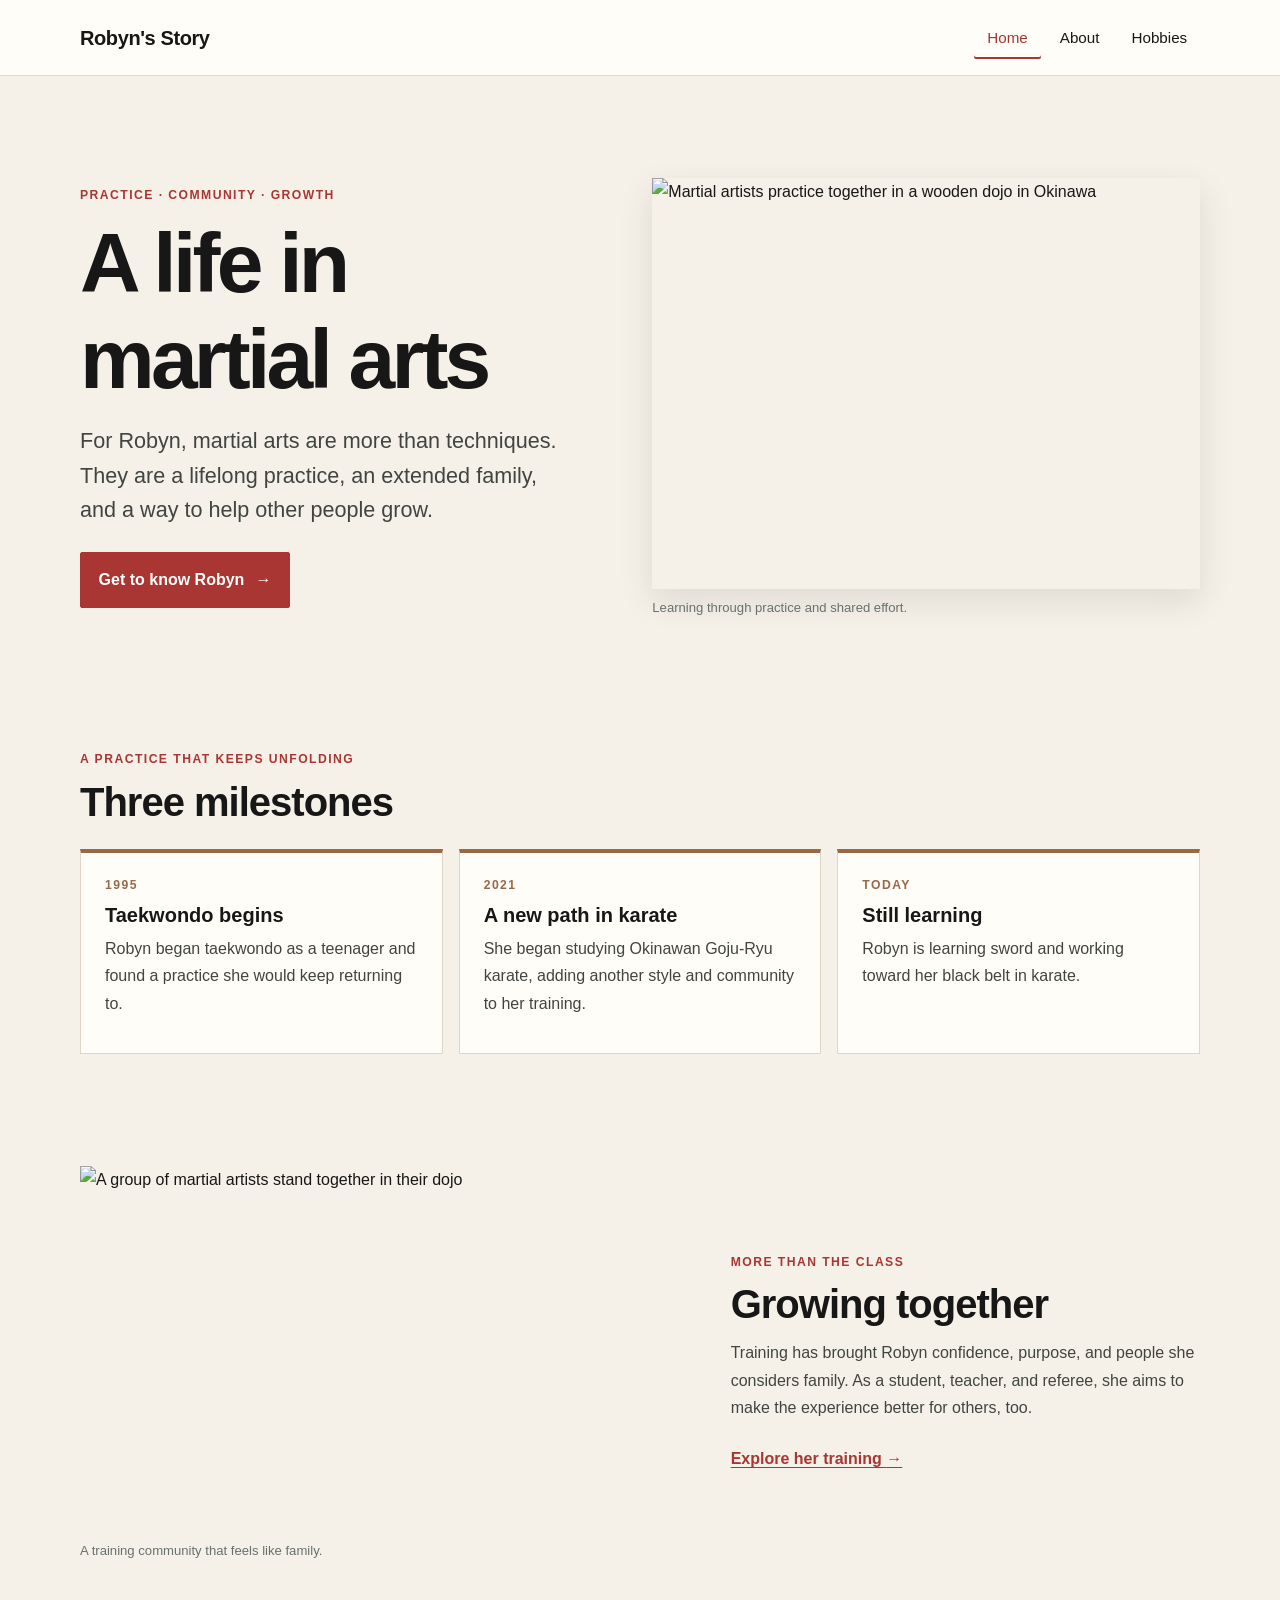
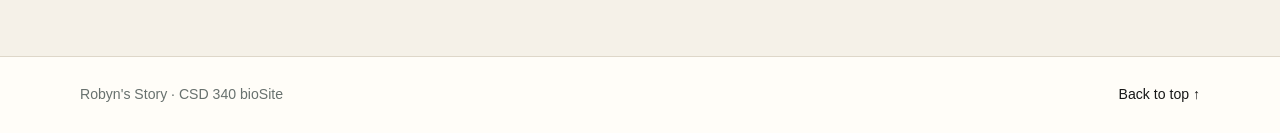
==== index.html @ a222a5d9 "Add files via upload" ====
<!-- Prince Hubbard | November 21, 2026 | Module 6.3 Assignment: bioSite Development -->
<!DOCTYPE html>
<html lang="en">
<head>
    <meta charset="UTF-8">
    <meta name="viewport" content="width=device-width, initial-scale=1.0">
    <meta name="description" content="Meet Robyn and learn how martial arts have shaped her life, community, and goals.">
    <title>Robyn's Story | CSD 340 bioSite</title>
    <link rel="stylesheet" href="style.css">
</head>
<body>
    <a class="skip-link" href="#main-content">Skip to main content</a>
    <header class="site-header">
        <a class="wordmark" href="index.html">Robyn's Story</a>
        <nav class="site-nav" aria-label="Main navigation">
            <a class="active" aria-current="page" href="index.html">Home</a>
            <a href="about.html">About</a>
            <a href="hobbies.html">Hobbies</a>
        </nav>
    </header>

    <main id="main-content">
        <section class="hero page-width" aria-labelledby="hero-title">
            <div class="hero-copy">
                <p class="eyebrow">Practice · Community · Growth</p>
                <h1 id="hero-title">A life in martial arts</h1>
                <p class="hero-lede">For Robyn, martial arts are more than techniques. They are a lifelong practice, an extended family, and a way to help other people grow.</p>
                <a class="button-link" href="about.html">Get to know Robyn <span aria-hidden="true">→</span></a>
            </div>
            <figure class="hero-image">
                <img src="images/okinawa-dojo-practice.jpg" alt="Martial artists practice together in a wooden dojo in Okinawa">
                <figcaption>Learning through practice and shared effort.</figcaption>
            </figure>
        </section>

        <section class="milestones page-width" aria-labelledby="milestones-title">
            <div class="section-heading">
                <p class="eyebrow">A practice that keeps unfolding</p>
                <h2 id="milestones-title">Three milestones</h2>
            </div>
            <div class="card-grid">
                <article class="story-card">
                    <p class="card-kicker">1995</p>
                    <h3>Taekwondo begins</h3>
                    <p>Robyn began taekwondo as a teenager and found a practice she would keep returning to.</p>
                </article>
                <article class="story-card">
                    <p class="card-kicker">2021</p>
                    <h3>A new path in karate</h3>
                    <p>She began studying Okinawan Goju-Ryu karate, adding another style and community to her training.</p>
                </article>
                <article class="story-card">
                    <p class="card-kicker">Today</p>
                    <h3>Still learning</h3>
                    <p>Robyn is learning sword and working toward her black belt in karate.</p>
                </article>
            </div>
        </section>

        <section class="feature-band page-width" aria-labelledby="community-title">
            <figure class="feature-image">
                <img src="images/training-community.jpg" alt="A group of martial artists stand together in their dojo">
                <figcaption>A training community that feels like family.</figcaption>
            </figure>
            <div class="feature-copy">
                <p class="eyebrow">More than the class</p>
                <h2 id="community-title">Growing together</h2>
                <p>Training has brought Robyn confidence, purpose, and people she considers family. As a student, teacher, and referee, she aims to make the experience better for others, too.</p>
                <a class="text-link" href="hobbies.html">Explore her training <span aria-hidden="true">→</span></a>
            </div>
        </section>
    </main>

    <footer class="site-footer">
        <div class="page-width footer-inner">
            <p>Robyn's Story · CSD 340 bioSite</p>
            <a href="#main-content">Back to top ↑</a>
        </div>
    </footer>
</body>
</html>
---- style.css ----
/* Prince Hubbard | November 21, 2026 | Module 6.3 Assignment: bioSite Development */
:root {
    color-scheme: light;
    --ink: #171717;
    --ivory: #f5f1e8;
    --paper: #fffdf8;
    --dojo-red: #a93632;
    --warm-wood: #9a6847;
    --slate: #68716e;
    --line: #ded7c9;
    --shadow: 0 12px 32px rgb(23 23 23 / 10%);
    --body-font: Arial, Helvetica, sans-serif;
    --heading-font: "Trebuchet MS", Arial, sans-serif;
    --measure: 68ch;
}

* {
    box-sizing: border-box;
}

html {
    scroll-behavior: smooth;
}

body {
    margin: 0;
    background: var(--ivory);
    color: var(--ink);
    font-family: var(--body-font);
    font-size: 1rem;
    line-height: 1.7;
}

img {
    display: block;
    max-width: 100%;
}

figure {
    margin: 0;
}

h1,
h2,
h3,
p {
    margin-top: 0;
}

h1,
h2,
h3 {
    color: var(--ink);
    font-family: var(--heading-font);
    line-height: 1.15;
}

h1 {
    max-width: 14ch;
    margin-bottom: 1rem;
    font-size: clamp(2.6rem, 7vw, 5.25rem);
    font-weight: 700;
    letter-spacing: -0.045em;
}

h2 {
    margin-bottom: 0.75rem;
    font-size: clamp(1.75rem, 4vw, 2.5rem);
    letter-spacing: -0.025em;
}

h3 {
    margin-bottom: 0.5rem;
    font-size: 1.25rem;
}

a {
    color: var(--dojo-red);
}

a:hover {
    color: #762421;
}

a:focus-visible {
    outline: 3px solid var(--warm-wood);
    outline-offset: 4px;
}

.skip-link {
    position: absolute;
    top: -5rem;
    left: 1rem;
    z-index: 10;
    padding: 0.65rem 1rem;
    background: var(--paper);
    color: var(--ink);
}

.skip-link:focus {
    top: 1rem;
}

.page-width {
    width: min(1120px, calc(100% - 2.5rem));
    margin-inline: auto;
}

.site-header {
    display: flex;
    min-height: 76px;
    align-items: center;
    justify-content: space-between;
    gap: 2rem;
    padding: 0.75rem max(1.25rem, calc((100vw - 1120px) / 2));
    border-bottom: 1px solid var(--line);
    background: var(--paper);
}

.wordmark {
    color: var(--ink);
    font-family: var(--heading-font);
    font-size: 1.25rem;
    font-weight: 700;
    letter-spacing: -0.02em;
    text-decoration: none;
}

.site-nav {
    display: flex;
    flex-wrap: wrap;
    gap: 0.4rem;
}

.site-nav a {
    padding: 0.55rem 0.8rem;
    border-radius: 2px;
    color: var(--ink);
    font-size: 0.95rem;
    text-decoration: none;
}

.site-nav a:hover,
.site-nav a.active {
    color: var(--dojo-red);
}

.site-nav a.active {
    box-shadow: inset 0 -2px 0 var(--dojo-red);
}

.hero {
    display: grid;
    grid-template-columns: minmax(0, 0.95fr) minmax(0, 1.05fr);
    align-items: center;
    gap: clamp(2rem, 6vw, 5rem);
    padding-block: clamp(3.5rem, 8vw, 7rem);
}

.hero-copy {
    padding-block: 0.5rem;
}

.eyebrow,
.card-kicker {
    margin-bottom: 0.65rem;
    color: var(--dojo-red);
    font-size: 0.76rem;
    font-weight: 700;
    letter-spacing: 0.12em;
    line-height: 1.4;
    text-transform: uppercase;
}

.hero-lede {
    max-width: 46ch;
    margin-bottom: 1.5rem;
    color: #414542;
    font-size: clamp(1.1rem, 2vw, 1.35rem);
    line-height: 1.6;
}

.button-link {
    display: inline-flex;
    align-items: center;
    gap: 0.7rem;
    padding: 0.85rem 1.1rem;
    border: 1px solid var(--dojo-red);
    border-radius: 2px;
    background: var(--dojo-red);
    color: #fff;
    font-weight: 700;
    text-decoration: none;
}

.button-link:hover {
    border-color: #762421;
    background: #762421;
    color: #fff;
}

.hero-image img {
    width: 100%;
    aspect-ratio: 4 / 3;
    object-fit: cover;
    box-shadow: var(--shadow);
}

figcaption {
    margin-top: 0.55rem;
    color: var(--slate);
    font-size: 0.82rem;
    line-height: 1.45;
}

.milestones {
    padding-block: 2rem 5rem;
}

.section-heading {
    margin-bottom: 1.5rem;
}

.card-grid {
    display: grid;
    grid-template-columns: repeat(3, minmax(0, 1fr));
    gap: 1rem;
}

.story-card {
    min-height: 205px;
    padding: 1.5rem;
    border: 1px solid var(--line);
    border-top: 4px solid var(--warm-wood);
    background: var(--paper);
}

.story-card p:last-child {
    margin-bottom: 0;
    color: #414542;
}

.card-kicker {
    color: var(--warm-wood);
}

.feature-band {
    display: grid;
    grid-template-columns: minmax(0, 1fr) minmax(0, 0.8fr);
    align-items: center;
    gap: clamp(2rem, 6vw, 4rem);
    padding-block: 2rem 6rem;
}

.feature-image img {
    width: 100%;
    aspect-ratio: 16 / 10;
    object-fit: cover;
}

.feature-copy p:not(.eyebrow) {
    max-width: var(--measure);
    color: #414542;
}

.text-link {
    display: inline-block;
    margin-top: 0.5rem;
    font-weight: 700;
    text-underline-offset: 0.2em;
}

.page-intro {
    max-width: 760px;
    padding-block: clamp(3rem, 7vw, 5.5rem) 2rem;
}

.page-intro h1 {
    font-size: clamp(2.7rem, 6vw, 4.5rem);
}

.bio-layout {
    display: grid;
    grid-template-columns: minmax(240px, 0.7fr) minmax(0, 1.3fr);
    align-items: start;
    gap: clamp(2rem, 6vw, 5rem);
    padding-block: 1rem 4rem;
}

.portrait-card {
    position: sticky;
    top: 1.5rem;
}

.portrait-card img {
    width: 100%;
    aspect-ratio: 4 / 5;
    object-fit: cover;
    object-position: center 35%;
}

.prose {
    max-width: var(--measure);
}

.prose h2 {
    margin-bottom: 1.25rem;
}

.prose p {
    margin-bottom: 1.2rem;
    color: #343936;
    line-height: 1.8;
}

.quote-card {
    margin-bottom: 5rem;
    padding: clamp(1.5rem, 4vw, 2.5rem);
    border-left: 5px solid var(--dojo-red);
    background: var(--paper);
}

.quote-card blockquote {
    max-width: 38ch;
    margin: 0 0 0.75rem;
    font-family: var(--heading-font);
    font-size: clamp(1.4rem, 3vw, 2rem);
    font-weight: 700;
    line-height: 1.35;
}

.quote-attribution {
    margin-bottom: 0;
    color: var(--slate);
    font-size: 0.9rem;
}

.practice-grid {
    display: grid;
    grid-template-columns: repeat(3, minmax(0, 1fr));
    gap: 1.25rem;
    padding-block: 1rem 4rem;
}

.photo-card {
    overflow: hidden;
    border: 1px solid var(--line);
    background: var(--paper);
}

.photo-card > img {
    width: 100%;
    aspect-ratio: 4 / 3;
    object-fit: cover;
}

.photo-card-body {
    padding: 1.25rem;
}

.photo-card-body p:last-child {
    margin-bottom: 0;
    color: #414542;
}

.next-chapter {
    display: grid;
    grid-template-columns: minmax(0, 1fr) minmax(0, 1fr);
    align-items: center;
    gap: clamp(2rem, 6vw, 4rem);
    padding-block: 1rem 6rem;
}

.gate-image img {
    width: 100%;
    max-height: 540px;
    aspect-ratio: 4 / 5;
    object-fit: cover;
}

.next-chapter-copy p:not(.eyebrow) {
    max-width: 48ch;
    color: #414542;
}

.site-footer {
    border-top: 1px solid var(--line);
    background: var(--paper);
}

.footer-inner {
    display: flex;
    min-height: 76px;
    align-items: center;
    justify-content: space-between;
    gap: 1rem;
    color: var(--slate);
    font-size: 0.88rem;
}

.footer-inner p {
    margin: 0;
}

.footer-inner a {
    color: var(--ink);
    text-decoration: none;
}

.footer-inner a:hover {
    color: var(--dojo-red);
    text-decoration: underline;
}

@media (max-width: 760px) {
    .site-header {
        align-items: flex-start;
        flex-direction: column;
        gap: 0.65rem;
        padding-block: 1rem;
    }

    .site-nav {
        width: 100%;
    }

    .site-nav a {
        padding-left: 0;
        padding-right: 1.1rem;
    }

    .hero,
    .feature-band,
    .bio-layout,
    .next-chapter {
        grid-template-columns: 1fr;
    }

    .hero {
        gap: 2rem;
        padding-block: 3rem;
    }

    .card-grid,
    .practice-grid {
        grid-template-columns: 1fr;
    }

    .story-card {
        min-height: 0;
    }

    .portrait-card {
        position: static;
        max-width: 420px;
    }

    .practice-grid {
        gap: 1rem;
    }
}

@media (prefers-reduced-motion: reduce) {
    html {
        scroll-behavior: auto;
    }
}
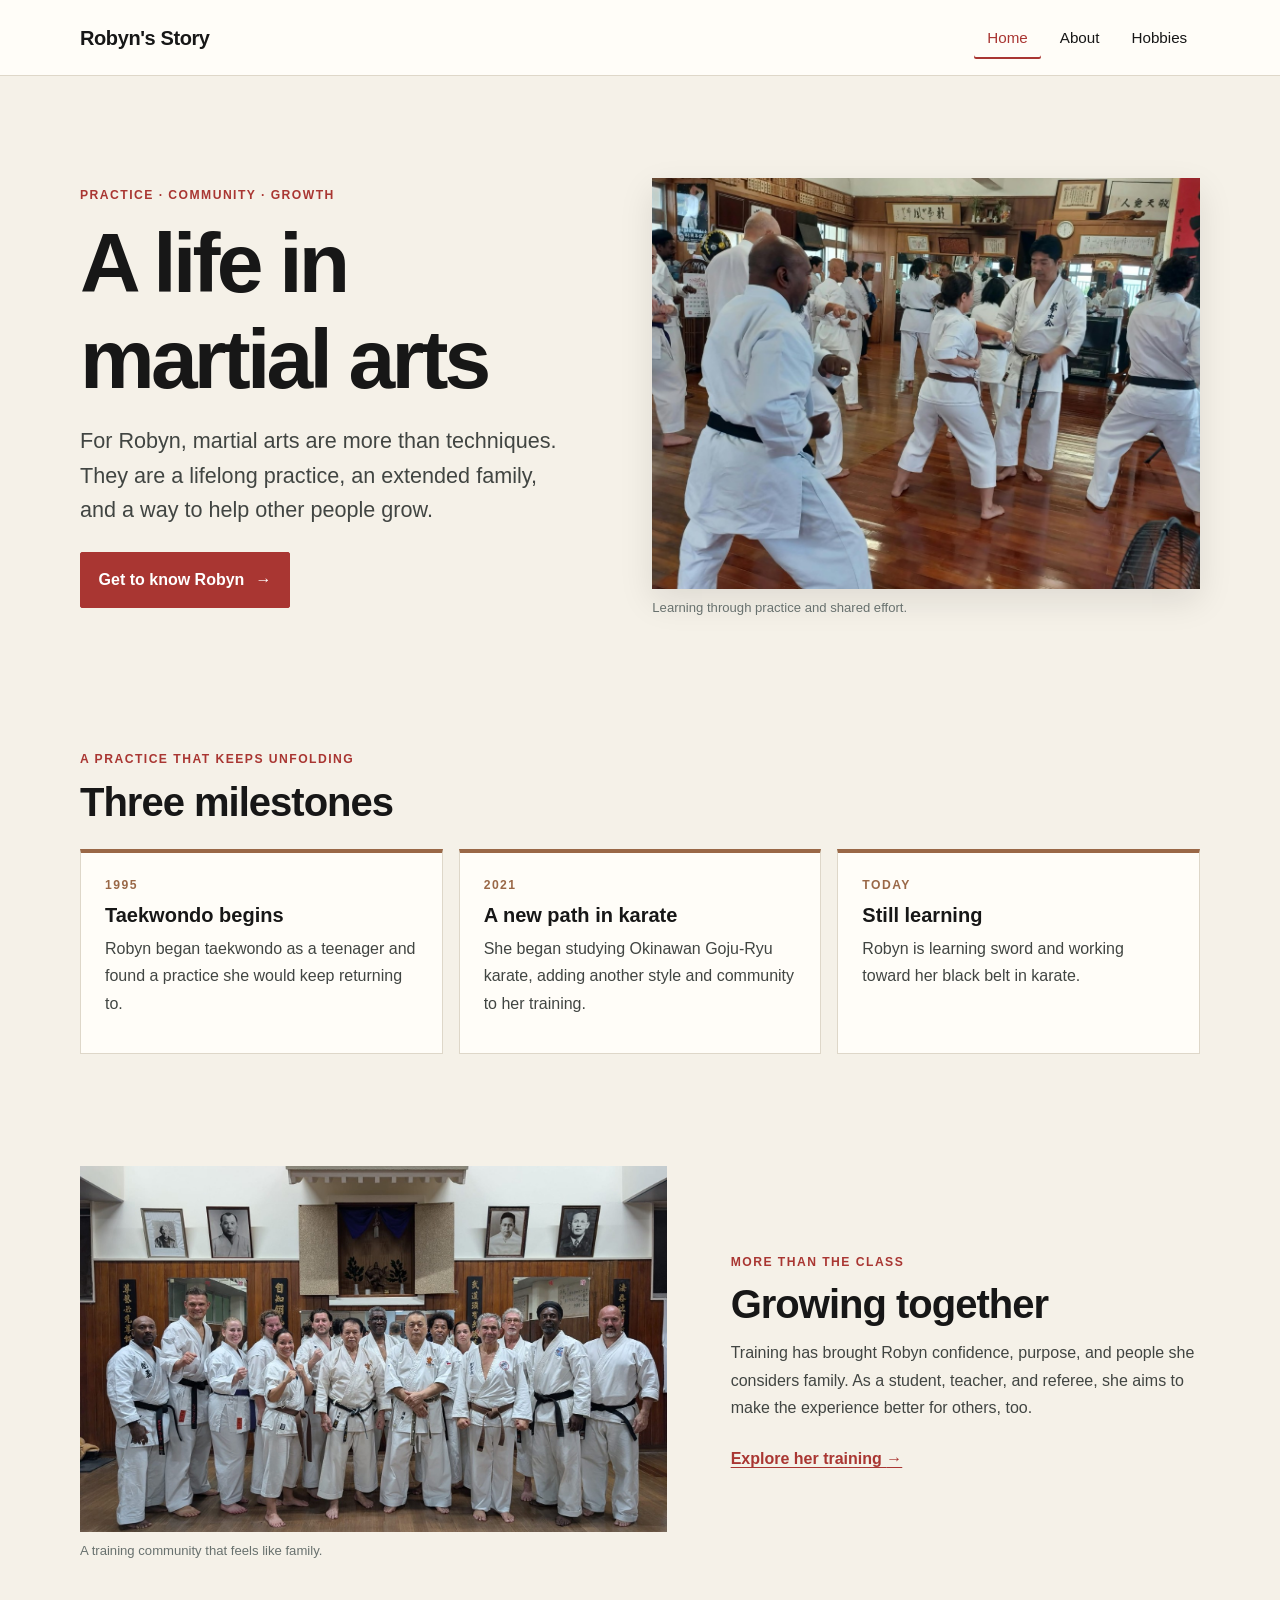
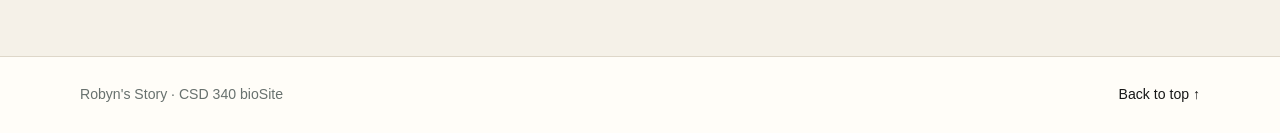
==== commit 2b5e3bca: "Add files via upload" ====
--- a/index.html
+++ b/index.html
@@ -1,4 +1,4 @@
-<!-- Prince Hubbard | November 21, 2026 | Module 6.3 Assignment: bioSite Development -->
+<!-- Prince Hubbard | November 21, 2026 | Module 7.2 Assignment: bioSite Development and GitHub Pages Deployment -->
 <!DOCTYPE html>
 <html lang="en">
 <head>
--- a/style.css
+++ b/style.css
@@ -1,4 +1,4 @@
-/* Prince Hubbard | November 21, 2026 | Module 6.3 Assignment: bioSite Development */
+/* Prince Hubbard | November 21, 2026 | Module 7.2 Assignment: bioSite Development and GitHub Pages Deployment */
 :root {
     color-scheme: light;
     --ink: #171717;
@@ -348,10 +348,14 @@
     background: var(--paper);
 }
 
-.photo-card > img {
+.photo-card-figure img {
     width: 100%;
     aspect-ratio: 4 / 3;
     object-fit: cover;
+}
+
+.photo-card-figure figcaption {
+    padding-inline: 1.25rem;
 }
 
 .photo-card-body {
